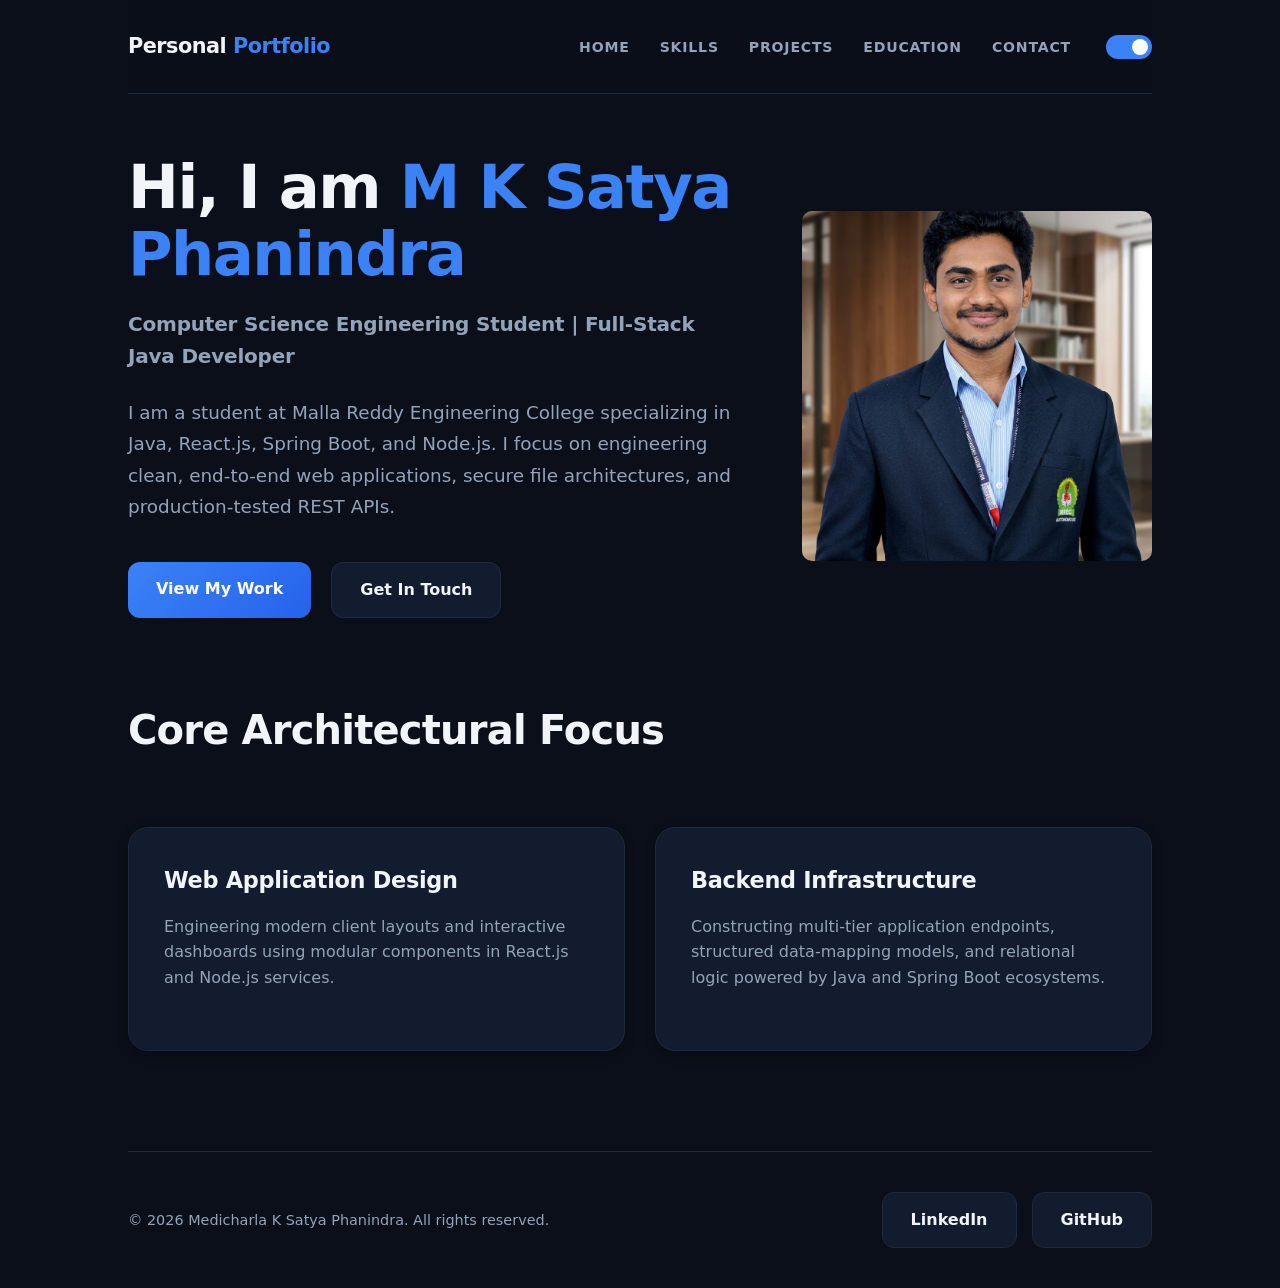
==== index.html @ 443cb841 "Flattened project structure to root directory" ====
<!DOCTYPE html>
<html lang="en" data-theme="dark">

<head>
    <meta charset="UTF-8">
    <meta name="viewport" content="width=device-width, initial-scale=1.0">
    <title>Portfolio | M K Satya Phanindra</title>
    <link rel="stylesheet" href="style.css">
</head>

<body>
    <div class="main">
        <header class="top-section">
            <div class="logo">Personal<span> Portfolio</span></div>
            <div class="nav-container">
                <nav>
                    <ul class="nav-links">
                        <li><a href="index.html">Home</a></li>
                        <li><a href="skill.html">Skills</a></li>
                        <li><a href="project.html">Projects</a></li>
                        <li><a href="education.html">Education</a></li>
                        <li><a href="contact.html">Contact</a></li>
                    </ul>
                </nav>
                <label class="theme-switch" for="checkbox">
                    <input type="checkbox" id="checkbox" />
                    <span class="slider"></span>
                </label>
            </div>
        </header>

        <section class="middle-section">
            <div class="personal-info">
                <h1>Hi, I am <span>M K Satya Phanindra</span></h1>
                <p class="sub-text">Computer Science Engineering Student | Full-Stack Java Developer</p>
                <p>I am a student at Malla Reddy Engineering College specializing in Java, React.js, Spring Boot, and
                    Node.js. I focus on engineering clean, end-to-end web applications, secure file architectures, and
                    production-tested REST APIs.</p>
                <div class="cta-buttons">
                    <a href="project.html" class="media submit-btn">View My Work</a>
                    <a href="contact.html" class="media">Get In Touch</a>
                </div>
            </div>
            <div class="profile-pic">
                <img src="./ipic.png" alt="Satya Phanindra">
            </div>
        </section>

        <main class="content">
            <div class="title-header">
                <h2>Core Architectural Focus</h2>
            </div>
            <div class="portfolio-grid">
                <div class="project-card">
                    <h3>Web Application Design</h3>
                    <p>Engineering modern client layouts and interactive dashboards using modular components in React.js
                        and Node.js services.</p>
                </div>
                <div class="project-card">
                    <h3>Backend Infrastructure</h3>
                    <p>Constructing multi-tier application endpoints, structured data-mapping models, and relational
                        logic powered by Java and Spring Boot ecosystems.</p>
                </div>
            </div>
        </main>

        <footer class="bottom-section">
            <p class="footer-text">© 2026 Medicharla K Satya Phanindra. All rights reserved.</p>
            <div class="social-links">
                <a href="https://www.linkedin.com/in/m-k-satya-phanindra-839710374/" target="_blank"
                    class="media">LinkedIn</a>
                <a href="https://github.com/Kanish20X" target="_blank" class="media">GitHub</a>
            </div>
        </footer>
    </div>
    <script src="script.js"></script>
</body>

</html>
---- style.css ----
* {
    margin: 0;
    padding: 0;
    box-sizing: border-box;
    transition: background-color 0.3s ease,
        border-color 0.3s ease,
        color 0.3s ease,
        box-shadow 0.3s ease,
        transform 0.3s cubic-bezier(0.34, 1.56, 0.64, 1);
}

:root {
    --bg-color: #ffffff;
    --text-primary: #0f172a;
    --text-secondary: #475569;
    --accent-color: #2563eb;
    --accent-gradient: linear-gradient(135deg, #2563eb 0%, #1d4ed8 100%);
    --card-bg: #f8fafc;
    --card-border: #e2e8f0;
    --nav-bg: rgba(255, 255, 255, 0.85);
    --shadow-sm: 0 2px 8px rgba(15, 23, 42, 0.05);
    --shadow-lg: 0 15px 30px rgba(15, 23, 42, 0.08);
    --pill-bg: #e2e8f0;
    --pill-text: #1e293b;
}

[data-theme="dark"] {
    --bg-color: #0b0f19;
    --text-primary: #f1f5f9;
    --text-secondary: #94a3b8;
    --accent-color: #3b82f6;
    --accent-gradient: linear-gradient(135deg, #3b82f6 0%, #2563eb 100%);
    --card-bg: #131b2e;
    --card-border: #1e293b;
    --nav-bg: rgba(11, 15, 25, 0.85);
    --shadow-sm: 0 4px 12px rgba(0, 0, 0, 0.25);
    --shadow-lg: 0 20px 40px rgba(0, 0, 0, 0.45);
    --pill-bg: #1e293b;
    --pill-text: #f1f5f9;
}

body {
    font-family: system-ui, -apple-system, BlinkMacSystemFont, 'Segoe UI', Roboto, sans-serif;
    background-color: var(--bg-color);
    color: var(--text-primary);
    line-height: 1.6;
}

.main {
    width: 100%;
    padding: 0 10%;
    min-height: 100vh;
    display: flex;
    flex-direction: column;
}

.top-section {
    display: flex;
    justify-content: space-between;
    align-items: center;
    padding: 30px 0;
    border-bottom: 1px solid var(--card-border);
    position: sticky;
    top: 0;
    background: var(--nav-bg);
    backdrop-filter: blur(12px);
    -webkit-backdrop-filter: blur(12px);
    z-index: 1000;
}

.logo {
    font-weight: 800;
    font-size: 1.3rem;
    color: var(--text-primary);
    letter-spacing: -0.5px;
}

.logo span {
    color: var(--accent-color);
}

.nav-container {
    display: flex;
    align-items: center;
    gap: 35px;
}

.nav-links {
    list-style: none;
    display: flex;
    gap: 30px;
}

.nav-links a {
    text-decoration: none;
    color: var(--text-secondary);
    font-size: 0.88rem;
    font-weight: 600;
    text-transform: uppercase;
    letter-spacing: 0.8px;
    transition: color 0.2s ease;
}

.nav-links a:hover {
    color: var(--text-primary);
}

.theme-switch {
    display: inline-block;
    height: 24px;
    position: relative;
    width: 46px;
}

.theme-switch input {
    display: none;
}

.slider {
    background-color: #cbd5e1;
    bottom: 0;
    cursor: pointer;
    left: 0;
    position: absolute;
    right: 0;
    top: 0;
    border-radius: 34px;
}

.slider:before {
    background-color: #fff;
    content: "";
    height: 16px;
    left: 4px;
    bottom: 4px;
    position: absolute;
    width: 16px;
    border-radius: 50%;
}

input:checked+.slider {
    background-color: var(--accent-color);
}

input:checked+.slider:before {
    transform: translateX(22px);
}

.content {
    padding: 40px 0 100px 0;
    flex-grow: 1;
    display: flex;
    flex-direction: column;
    justify-content: flex-start;
}

.title-header {
    margin-bottom: 50px;
    max-width: 700px;
}

.title-header h2 {
    font-size: 2.5rem;
    font-weight: 800;
    letter-spacing: -0.8px;
    color: var(--text-primary);
    margin-bottom: 15px;
}

.title-header p {
    color: var(--text-secondary);
    font-size: 1.1rem;
}

.middle-section {
    display: flex;
    justify-content: space-between;
    align-items: center;
    gap: 60px;
    padding: 60px 0 40px 0;
}

.personal-info {
    flex: 1.4;
}

.personal-info h1 {
    font-size: 3.8rem;
    font-weight: 800;
    letter-spacing: -1.5px;
    line-height: 1.1;
    color: var(--text-primary);
    margin-bottom: 20px;
}

.personal-info h1 span {
    color: var(--accent-color);
}

.sub-text {
    font-size: 1.25rem;
    font-weight: 700;
    color: var(--text-secondary);
    margin-bottom: 25px;
    letter-spacing: -0.2px;
}

.personal-info p:not(.sub-text) {
    font-size: 1.15rem;
    color: var(--text-secondary);
    line-height: 1.7;
}

.cta-buttons {
    display: flex;
    gap: 20px;
    margin-top: 40px;
}

.profile-pic {
    width: 350px;
    height: 350px;
    overflow: hidden;
    border-radius: 10px;
    display: flex;
    justify-content: center;
    align-items: center;
    transition: transform 0.3s ease;
}

.profile-pic:hover {
    transform: scale(1.05);
    box-shadow: 0 10px 20px rgba(0, 0, 0, 0.3);
    cursor: pointer;
}

.profile-pic img {
    width: 100%;
    height: 100%;
    object-fit: cover;
    transition: transform 0.3s ease;
}

.portfolio-grid {
    display: grid;
    grid-template-columns: repeat(auto-fit, minmax(340px, 1fr));
    gap: 30px;
}

.project-card,
.skill-group-card {
    background: var(--card-bg);
    border: 1px solid var(--card-border);
    padding: 35px;
    border-radius: 20px;
    box-shadow: var(--shadow-sm);
    display: flex;
    flex-direction: column;
}

.project-card:hover,
.skill-group-card:hover {
    transform: translateY(-6px);
    box-shadow: var(--shadow-lg);
    border-color: var(--accent-color);
}

.project-card h3,
.skill-group-card h3 {
    font-size: 1.4rem;
    font-weight: 700;
    color: var(--text-primary);
    margin-bottom: 15px;
    letter-spacing: -0.3px;
}

.project-card p,
.skill-group-card p {
    color: var(--text-secondary);
    font-size: 1rem;
    margin-bottom: 25px;
    line-height: 1.6;
}

.badge-container {
    display: flex;
    flex-wrap: wrap;
    gap: 10px;
    margin-top: auto;
}

.badge {
    background: var(--pill-bg);
    color: var(--pill-text);
    padding: 8px 16px;
    border-radius: 20px;
    font-size: 0.85rem;
    font-weight: 600;
    border: 1px solid var(--card-border);
    cursor: default;
    transition: all 0.25s ease;
}

.badge:hover {
    background: var(--accent-color);
    color: #ffffff;
    transform: scale(1.1);
}

.timeline-track {
    position: relative;
    border-left: 2px solid var(--card-border);
    padding-left: 40px;
    margin-left: 15px;
    display: flex;
    flex-direction: column;
    gap: 40px;
}

.timeline-card {
    position: relative;
    background: var(--card-bg);
    border: 1px solid var(--card-border);
    padding: 30px;
    border-radius: 18px;
    box-shadow: var(--shadow-sm);
}

.timeline-card::before {
    content: '';
    position: absolute;
    left: -49px;
    top: 32px;
    width: 14px;
    height: 14px;
    border-radius: 50%;
    background: var(--bg-color);
    border: 3.5px solid var(--accent-color);
    box-shadow: var(--shadow-sm);
}

.timeline-header {
    display: flex;
    justify-content: space-between;
    align-items: center;
    margin-bottom: 12px;
}

.timeline-meta {
    font-size: 0.85rem;
    font-weight: 700;
    color: var(--accent-color);
    text-transform: uppercase;
    letter-spacing: 0.5px;
}

.timeline-score {
    font-size: 0.9rem;
    font-weight: 700;
    color: var(--text-primary);
    background: var(--pill-bg);
    padding: 4px 12px;
    border-radius: 12px;
}

.timeline-card h3 {
    font-size: 1.3rem;
    color: var(--text-primary);
    margin-bottom: 6px;
    letter-spacing: -0.2px;
}

.timeline-card p {
    color: var(--text-secondary);
    font-size: 1.05rem;
}

.contact-grid {
    display: grid;
    grid-template-columns: 1fr 1.3fr;
    gap: 60px;
    align-items: start;
}

.info-sidebar {
    padding-top: 10px;
}

.info-sidebar h3 {
    font-size: 1.6rem;
    margin-bottom: 25px;
    color: var(--text-primary);
    letter-spacing: -0.4px;
}

.info-details {
    margin-bottom: 30px;
}

.info-details label {
    display: block;
    font-size: 0.8rem;
    font-weight: 700;
    text-transform: uppercase;
    color: var(--accent-color);
    margin-bottom: 6px;
    letter-spacing: 0.5px;
}

.info-details p,
.info-details a {
    font-size: 1.1rem;
    color: var(--text-primary);
    text-decoration: none;
    font-weight: 500;
}

.form-wrapper {
    background: var(--card-bg);
    border: 1px solid var(--card-border);
    padding: 40px;
    border-radius: 24px;
    box-shadow: var(--shadow-sm);
}

.form-row {
    margin-bottom: 24px;
}

.form-row label {
    display: block;
    font-size: 0.9rem;
    font-weight: 600;
    margin-bottom: 8px;
    color: var(--text-primary);
}

.form-input {
    width: 100%;
    background: var(--bg-color);
    border: 1px solid var(--card-border);
    color: var(--text-primary);
    padding: 14px;
    border-radius: 10px;
    outline: none;
    font-family: inherit;
    font-size: 1rem;
}

.form-input:focus {
    border-color: var(--accent-color);
    box-shadow: 0 0 0 3px rgba(37, 99, 235, 0.15);
}

.view-link {
    color: var(--accent-color);
    text-decoration: none;
    font-weight: 700;
    font-size: 0.95rem;
    margin-top: auto;
    padding-top: 15px;
    display: inline-block;
}

.media {
    padding: 14px 28px;
    border: 1px solid var(--card-border);
    background: var(--card-bg);
    border-radius: 12px;
    font-size: 1rem;
    font-weight: 600;
    text-decoration: none;
    color: var(--text-primary);
    text-align: center;
    display: inline-block;
    cursor: pointer;
}

.media:hover {
    border-color: var(--accent-color);
    transform: translateY(-2px);
    box-shadow: var(--shadow-sm);
}

.submit-btn {
    background: var(--accent-gradient);
    color: #ffffff !important;
    border: none;
}

.submit-btn:hover {
    box-shadow: 0 8px 20px rgba(37, 99, 235, 0.3);
}

.bottom-section {
    padding: 40px 0;
    border-top: 1px solid var(--card-border);
    display: flex;
    justify-content: space-between;
    align-items: center;
    margin-top: auto;
}

.footer-text {
    font-size: 0.9rem;
    color: var(--text-secondary);
}

.social-links {
    display: flex;
    gap: 15px;
}

@media (max-width: 950px) {
    .middle-section {
        flex-direction: column-reverse;
        text-align: center;
        padding: 60px 0;
        gap: 40px;
    }

    .contact-grid {
        grid-template-columns: 1fr;
        gap: 40px;
    }

    .top-section {
        flex-direction: column;
        gap: 20px;
        padding: 20px 0;
    }

    .nav-container {
        flex-direction: column;
        gap: 15px;
    }

    .bottom-section {
        flex-direction: column;
        gap: 20px;
        text-align: center;
    }
}
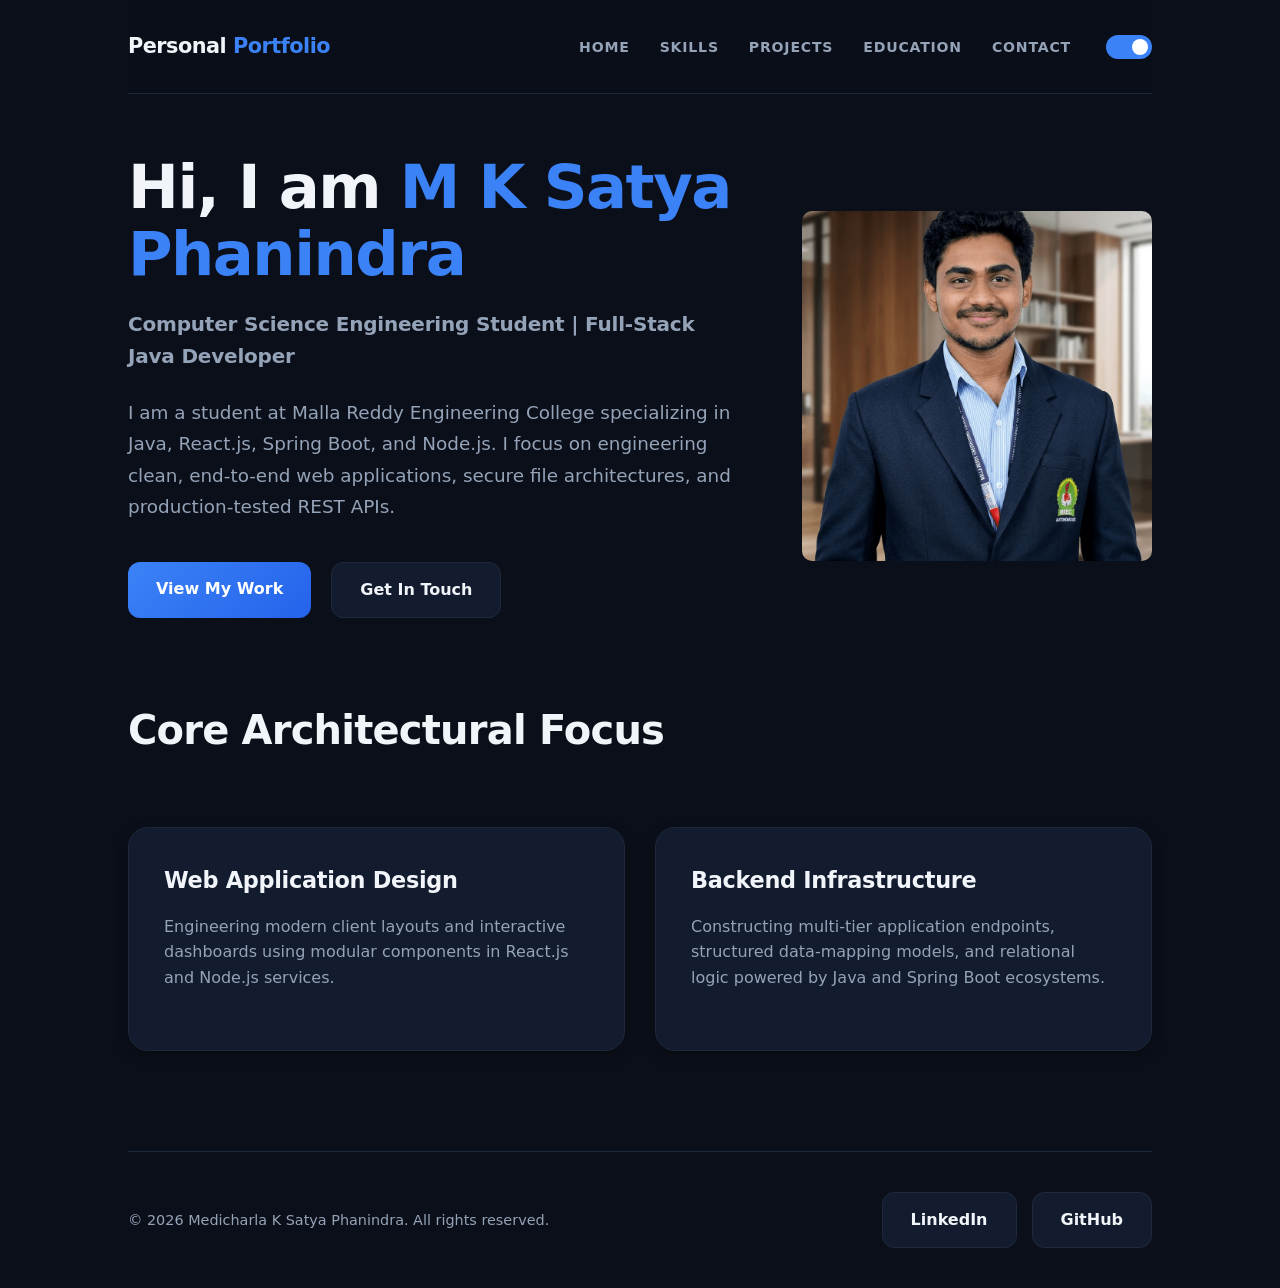
==== commit 104c60c8: "fix: match image filename to pic.png" ====
--- a/index.html
+++ b/index.html
@@ -42,7 +42,7 @@
                 </div>
             </div>
             <div class="profile-pic">
-                <img src="./ipic.png" alt="Satya Phanindra">
+                <img src="/pic.png" alt="Satya Phanindra">
             </div>
         </section>
 
